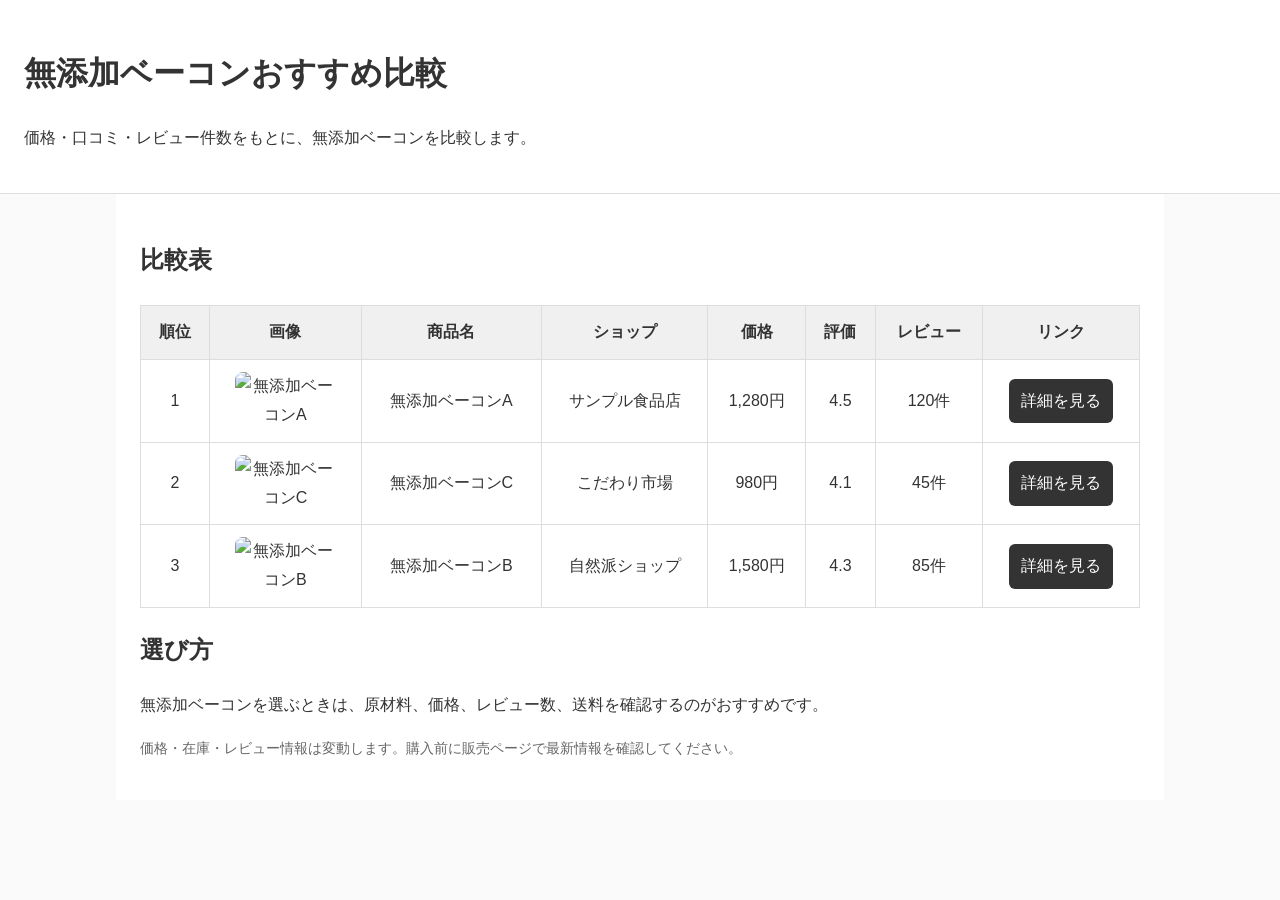
==== index.html @ 8efe8bc1 "Add files via upload" ====
<!DOCTYPE html>
<html lang="ja">
<head>
    <meta charset="UTF-8">
    <title>無添加ベーコンおすすめ比較</title>
    <meta name="description" content="無添加ベーコンを価格・口コミ・レビュー件数で比較します。">
    <meta name="viewport" content="width=device-width, initial-scale=1.0">
    <style>
        body {
            font-family: sans-serif;
            line-height: 1.8;
            margin: 0;
            background: #fafafa;
            color: #333;
        }
        header {
            background: #fff;
            padding: 24px;
            border-bottom: 1px solid #ddd;
        }
        main {
            max-width: 1000px;
            margin: auto;
            padding: 24px;
            background: #fff;
        }
        table {
            width: 100%;
            border-collapse: collapse;
            margin-top: 24px;
        }
        th, td {
            border: 1px solid #ddd;
            padding: 12px;
            text-align: center;
        }
        th {
            background: #f0f0f0;
        }
        img {
            max-width: 100px;
            border-radius: 8px;
        }
        .button {
            display: inline-block;
            padding: 8px 12px;
            background: #333;
            color: #fff;
            text-decoration: none;
            border-radius: 6px;
        }
        .note {
            font-size: 0.9em;
            color: #666;
        }
    </style>
</head>
<body>
<header>
    <h1>無添加ベーコンおすすめ比較</h1>
    <p>価格・口コミ・レビュー件数をもとに、無添加ベーコンを比較します。</p>
</header>

<main>
    <h2>比較表</h2>

    <table>
        <thead>
            <tr>
                <th>順位</th>
                <th>画像</th>
                <th>商品名</th>
                <th>ショップ</th>
                <th>価格</th>
                <th>評価</th>
                <th>レビュー</th>
                <th>リンク</th>
            </tr>
        </thead>
        <tbody>
            
        <tr>
            <td>1</td>
            <td><img src="https://placehold.co/300x200" alt="無添加ベーコンA"></td>
            <td>無添加ベーコンA</td>
            <td>サンプル食品店</td>
            <td>1,280円</td>
            <td>4.5</td>
            <td>120件</td>
            <td><a class="button" href="https://example.com" target="_blank" rel="nofollow sponsored noopener">詳細を見る</a></td>
        </tr>
        
        <tr>
            <td>2</td>
            <td><img src="https://placehold.co/300x200" alt="無添加ベーコンC"></td>
            <td>無添加ベーコンC</td>
            <td>こだわり市場</td>
            <td>980円</td>
            <td>4.1</td>
            <td>45件</td>
            <td><a class="button" href="https://example.com" target="_blank" rel="nofollow sponsored noopener">詳細を見る</a></td>
        </tr>
        
        <tr>
            <td>3</td>
            <td><img src="https://placehold.co/300x200" alt="無添加ベーコンB"></td>
            <td>無添加ベーコンB</td>
            <td>自然派ショップ</td>
            <td>1,580円</td>
            <td>4.3</td>
            <td>85件</td>
            <td><a class="button" href="https://example.com" target="_blank" rel="nofollow sponsored noopener">詳細を見る</a></td>
        </tr>
        
        </tbody>
    </table>

    <h2>選び方</h2>
    <p>無添加ベーコンを選ぶときは、原材料、価格、レビュー数、送料を確認するのがおすすめです。</p>

    <p class="note">価格・在庫・レビュー情報は変動します。購入前に販売ページで最新情報を確認してください。</p>
</main>
</body>
</html>
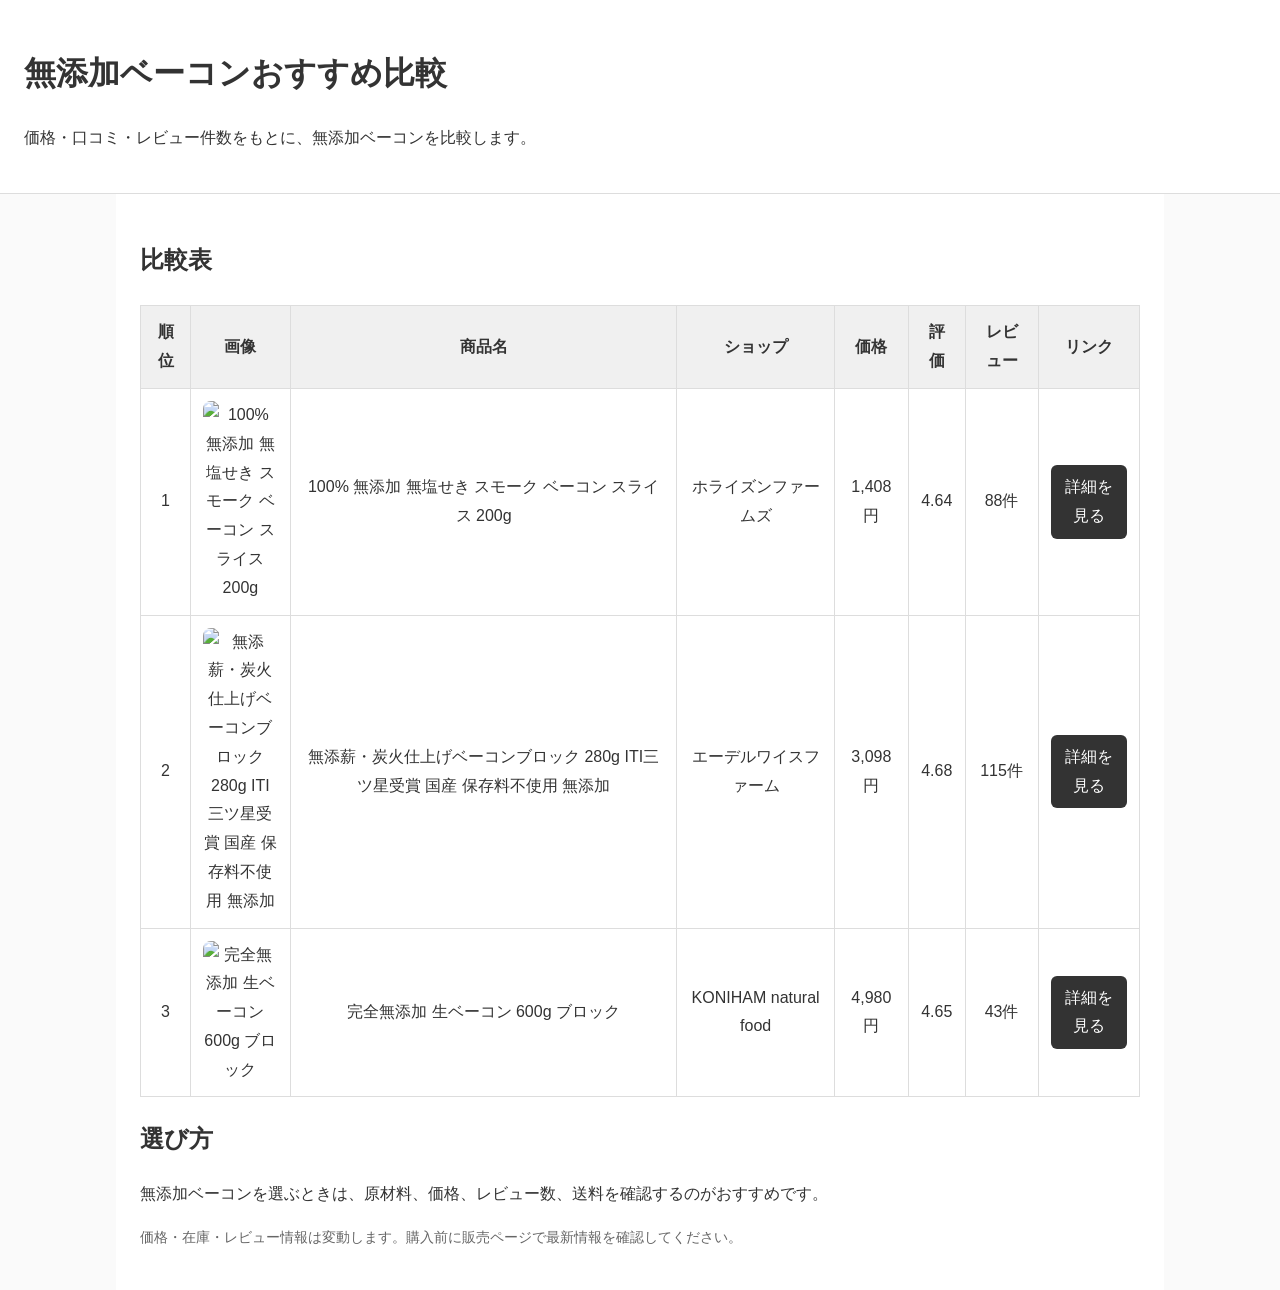
==== commit 6bb9b79c: "Add files via upload" ====
--- a/index.html
+++ b/index.html
@@ -81,35 +81,35 @@
             
         <tr>
             <td>1</td>
-            <td><img src="https://placehold.co/300x200" alt="無添加ベーコンA"></td>
-            <td>無添加ベーコンA</td>
-            <td>サンプル食品店</td>
-            <td>1,280円</td>
-            <td>4.5</td>
-            <td>120件</td>
-            <td><a class="button" href="https://example.com" target="_blank" rel="nofollow sponsored noopener">詳細を見る</a></td>
+            <td><img src="https://image.rakuten.co.jp/horizonfarms/cabinet/productimages/06931920/pk366nhfc700.jpg" alt="100% 無添加 無塩せき スモーク ベーコン スライス 200g "></td>
+            <td>100% 無添加 無塩せき スモーク ベーコン スライス 200g </td>
+            <td>ホライズンファームズ</td>
+            <td>1,408円</td>
+            <td>4.64</td>
+            <td>88件</td>
+            <td><a class="button" href="https://item.rakuten.co.jp/horizonfarms/pk366/" target="_blank" rel="nofollow sponsored noopener">詳細を見る</a></td>
         </tr>
         
         <tr>
             <td>2</td>
-            <td><img src="https://placehold.co/300x200" alt="無添加ベーコンC"></td>
-            <td>無添加ベーコンC</td>
-            <td>こだわり市場</td>
-            <td>980円</td>
-            <td>4.1</td>
-            <td>45件</td>
-            <td><a class="button" href="https://example.com" target="_blank" rel="nofollow sponsored noopener">詳細を見る</a></td>
+            <td><img src="https://image.rakuten.co.jp/bacon/cabinet/bacon03_pg01.jpg" alt="無添薪・炭火仕上げベーコンブロック 280g ITI三ツ星受賞 国産 保存料不使用 無添加"></td>
+            <td>無添薪・炭火仕上げベーコンブロック 280g ITI三ツ星受賞 国産 保存料不使用 無添加</td>
+            <td>エーデルワイスファーム</td>
+            <td>3,098円</td>
+            <td>4.68</td>
+            <td>115件</td>
+            <td><a class="button" href="https://item.rakuten.co.jp/bacon/bconb/" target="_blank" rel="nofollow sponsored noopener">詳細を見る</a></td>
         </tr>
         
         <tr>
             <td>3</td>
-            <td><img src="https://placehold.co/300x200" alt="無添加ベーコンB"></td>
-            <td>無添加ベーコンB</td>
-            <td>自然派ショップ</td>
-            <td>1,580円</td>
-            <td>4.3</td>
-            <td>85件</td>
-            <td><a class="button" href="https://example.com" target="_blank" rel="nofollow sponsored noopener">詳細を見る</a></td>
+            <td><img src="https://tshop.r10s.jp/koniham/cabinet/09677018/imgrc0092049821.jpg?_ex=700x700&s=0&r=1" alt="完全無添加 生ベーコン 600g ブロック"></td>
+            <td>完全無添加 生ベーコン 600g ブロック</td>
+            <td>KONIHAM natural food</td>
+            <td>4,980円</td>
+            <td>4.65</td>
+            <td>43件</td>
+            <td><a class="button" href="https://item.rakuten.co.jp/koniham/100000123/" target="_blank" rel="nofollow sponsored noopener">詳細を見る</a></td>
         </tr>
         
         </tbody>
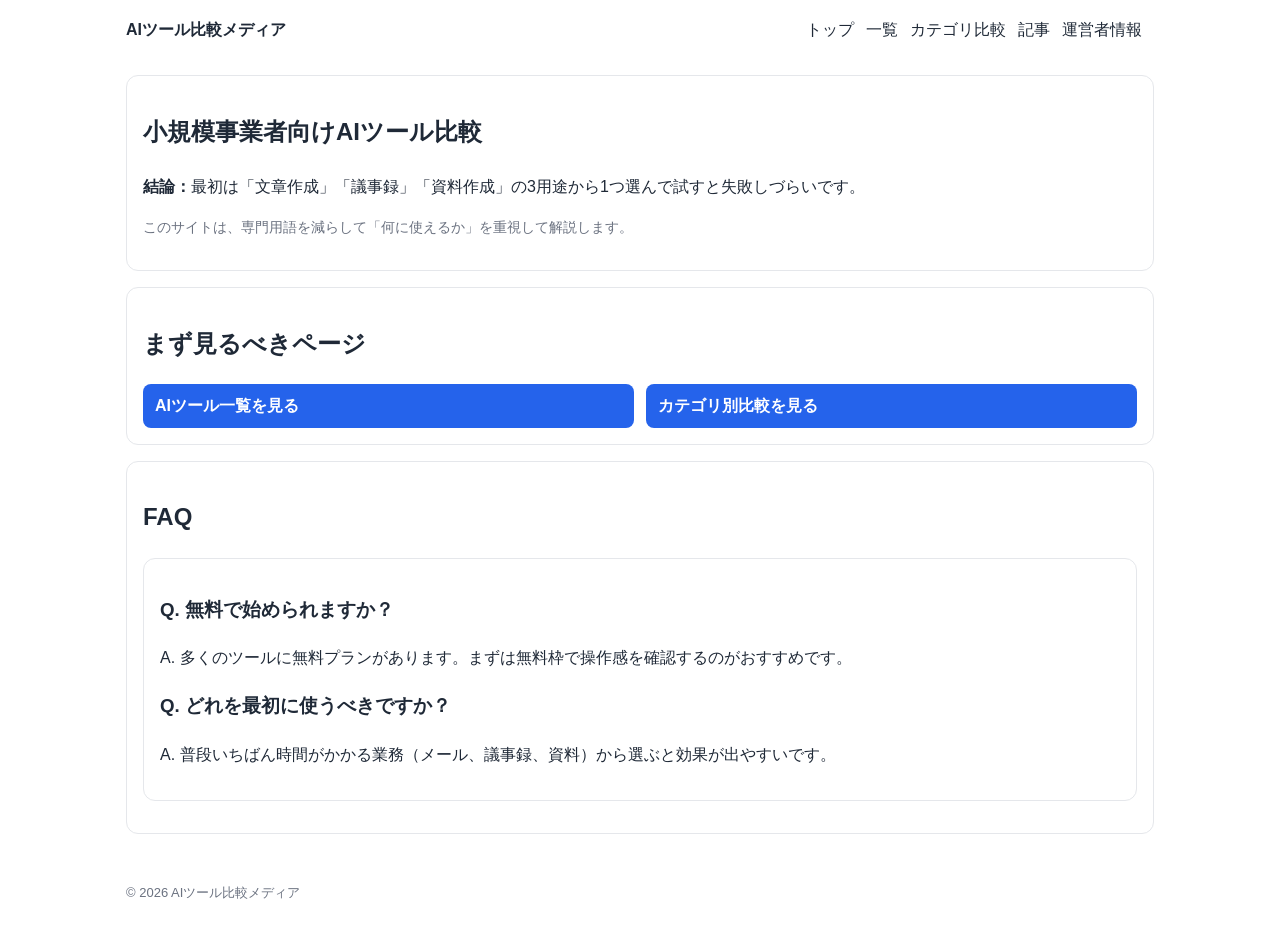
==== commit 0f84643c: "Create GitHub Pages MVP for AI tool comparison media" ====
--- a/index.html
+++ b/index.html
@@ -1,124 +1 @@
-<!DOCTYPE html>
-<html lang="ja">
-<head>
-    <meta charset="UTF-8">
-    <title>無添加ベーコンおすすめ比較</title>
-    <meta name="description" content="無添加ベーコンを価格・口コミ・レビュー件数で比較します。">
-    <meta name="viewport" content="width=device-width, initial-scale=1.0">
-    <style>
-        body {
-            font-family: sans-serif;
-            line-height: 1.8;
-            margin: 0;
-            background: #fafafa;
-            color: #333;
-        }
-        header {
-            background: #fff;
-            padding: 24px;
-            border-bottom: 1px solid #ddd;
-        }
-        main {
-            max-width: 1000px;
-            margin: auto;
-            padding: 24px;
-            background: #fff;
-        }
-        table {
-            width: 100%;
-            border-collapse: collapse;
-            margin-top: 24px;
-        }
-        th, td {
-            border: 1px solid #ddd;
-            padding: 12px;
-            text-align: center;
-        }
-        th {
-            background: #f0f0f0;
-        }
-        img {
-            max-width: 100px;
-            border-radius: 8px;
-        }
-        .button {
-            display: inline-block;
-            padding: 8px 12px;
-            background: #333;
-            color: #fff;
-            text-decoration: none;
-            border-radius: 6px;
-        }
-        .note {
-            font-size: 0.9em;
-            color: #666;
-        }
-    </style>
-</head>
-<body>
-<header>
-    <h1>無添加ベーコンおすすめ比較</h1>
-    <p>価格・口コミ・レビュー件数をもとに、無添加ベーコンを比較します。</p>
-</header>
-
-<main>
-    <h2>比較表</h2>
-
-    <table>
-        <thead>
-            <tr>
-                <th>順位</th>
-                <th>画像</th>
-                <th>商品名</th>
-                <th>ショップ</th>
-                <th>価格</th>
-                <th>評価</th>
-                <th>レビュー</th>
-                <th>リンク</th>
-            </tr>
-        </thead>
-        <tbody>
-            
-        <tr>
-            <td>1</td>
-            <td><img src="https://image.rakuten.co.jp/horizonfarms/cabinet/productimages/06931920/pk366nhfc700.jpg" alt="100% 無添加 無塩せき スモーク ベーコン スライス 200g "></td>
-            <td>100% 無添加 無塩せき スモーク ベーコン スライス 200g </td>
-            <td>ホライズンファームズ</td>
-            <td>1,408円</td>
-            <td>4.64</td>
-            <td>88件</td>
-            <td><a class="button" href="https://item.rakuten.co.jp/horizonfarms/pk366/" target="_blank" rel="nofollow sponsored noopener">詳細を見る</a></td>
-        </tr>
-        
-        <tr>
-            <td>2</td>
-            <td><img src="https://image.rakuten.co.jp/bacon/cabinet/bacon03_pg01.jpg" alt="無添薪・炭火仕上げベーコンブロック 280g ITI三ツ星受賞 国産 保存料不使用 無添加"></td>
-            <td>無添薪・炭火仕上げベーコンブロック 280g ITI三ツ星受賞 国産 保存料不使用 無添加</td>
-            <td>エーデルワイスファーム</td>
-            <td>3,098円</td>
-            <td>4.68</td>
-            <td>115件</td>
-            <td><a class="button" href="https://item.rakuten.co.jp/bacon/bconb/" target="_blank" rel="nofollow sponsored noopener">詳細を見る</a></td>
-        </tr>
-        
-        <tr>
-            <td>3</td>
-            <td><img src="https://tshop.r10s.jp/koniham/cabinet/09677018/imgrc0092049821.jpg?_ex=700x700&s=0&r=1" alt="完全無添加 生ベーコン 600g ブロック"></td>
-            <td>完全無添加 生ベーコン 600g ブロック</td>
-            <td>KONIHAM natural food</td>
-            <td>4,980円</td>
-            <td>4.65</td>
-            <td>43件</td>
-            <td><a class="button" href="https://item.rakuten.co.jp/koniham/100000123/" target="_blank" rel="nofollow sponsored noopener">詳細を見る</a></td>
-        </tr>
-        
-        </tbody>
-    </table>
-
-    <h2>選び方</h2>
-    <p>無添加ベーコンを選ぶときは、原材料、価格、レビュー数、送料を確認するのがおすすめです。</p>
-
-    <p class="note">価格・在庫・レビュー情報は変動します。購入前に販売ページで最新情報を確認してください。</p>
-</main>
-</body>
-</html>
+<!DOCTYPE html><html lang="ja"><head><meta charset="UTF-8"><meta name="viewport" content="width=device-width, initial-scale=1.0"><title>AIツール比較メディア | 小規模事業者向け</title><meta name="description" content="仕事をラクにするAIツールを、初心者向けに比較して紹介。結論・比較表・FAQですぐ判断できます。"><link rel="stylesheet" href="css/style.css"><script type="application/ld+json">{"@context":"https://schema.org","@type":"WebSite","name":"AIツール比較メディア","url":"https://example.github.io/"}</script></head><body><header><strong>AIツール比較メディア</strong><nav><a href="index.html">トップ</a><a href="tools.html">一覧</a><a href="categories.html">カテゴリ比較</a><a href="article.html">記事</a><a href="about.html">運営者情報</a></nav></header><main><section class="hero"><h1>小規模事業者向けAIツール比較</h1><p><strong>結論：</strong>最初は「文章作成」「議事録」「資料作成」の3用途から1つ選んで試すと失敗しづらいです。</p><p class="muted">このサイトは、専門用語を減らして「何に使えるか」を重視して解説します。</p></section><section class="card"><h2>まず見るべきページ</h2><div class="grid"><a class="button" href="tools.html">AIツール一覧を見る</a><a class="button" href="categories.html">カテゴリ別比較を見る</a></div></section><section class="card"><h2>FAQ</h2><div class="faq"><h3>Q. 無料で始められますか？</h3><p>A. 多くのツールに無料プランがあります。まずは無料枠で操作感を確認するのがおすすめです。</p><h3>Q. どれを最初に使うべきですか？</h3><p>A. 普段いちばん時間がかかる業務（メール、議事録、資料）から選ぶと効果が出やすいです。</p></div></section></main><footer>© 2026 AIツール比較メディア</footer></body></html>
--- a/css/style.css
+++ b/css/style.css
@@ -0,0 +1,11 @@
+:root{--text:#1f2937;--muted:#6b7280;--line:#e5e7eb;--bg:#ffffff;--sub:#f8fafc;--primary:#2563eb}
+*{box-sizing:border-box}body{font-family:-apple-system,BlinkMacSystemFont,"Segoe UI",sans-serif;margin:0;color:var(--text);background:var(--bg);line-height:1.7}
+header,main,footer{max-width:1060px;margin:auto;padding:16px}header{display:flex;justify-content:space-between;align-items:center;gap:12px;flex-wrap:wrap}
+nav a{margin-right:12px;color:var(--text);text-decoration:none}nav a:hover{color:var(--primary)}
+.hero,.card,table,.faq,.notice{border:1px solid var(--line);border-radius:12px;background:#fff}.hero,.card,.faq,.notice{padding:16px;margin-bottom:16px}
+.grid{display:grid;grid-template-columns:repeat(auto-fit,minmax(240px,1fr));gap:12px}
+.table-wrap{overflow:auto}table{width:100%;border-collapse:collapse;font-size:14px}th,td{border:1px solid var(--line);padding:10px;text-align:left}th{background:var(--sub)}
+.button{display:inline-block;padding:8px 12px;background:var(--primary);color:#fff;border-radius:8px;text-decoration:none;font-weight:600}
+.muted{color:var(--muted);font-size:14px}
+footer{color:var(--muted);font-size:13px;padding-bottom:36px}
+@media (max-width:720px){h1{font-size:1.5rem}nav{font-size:14px}}
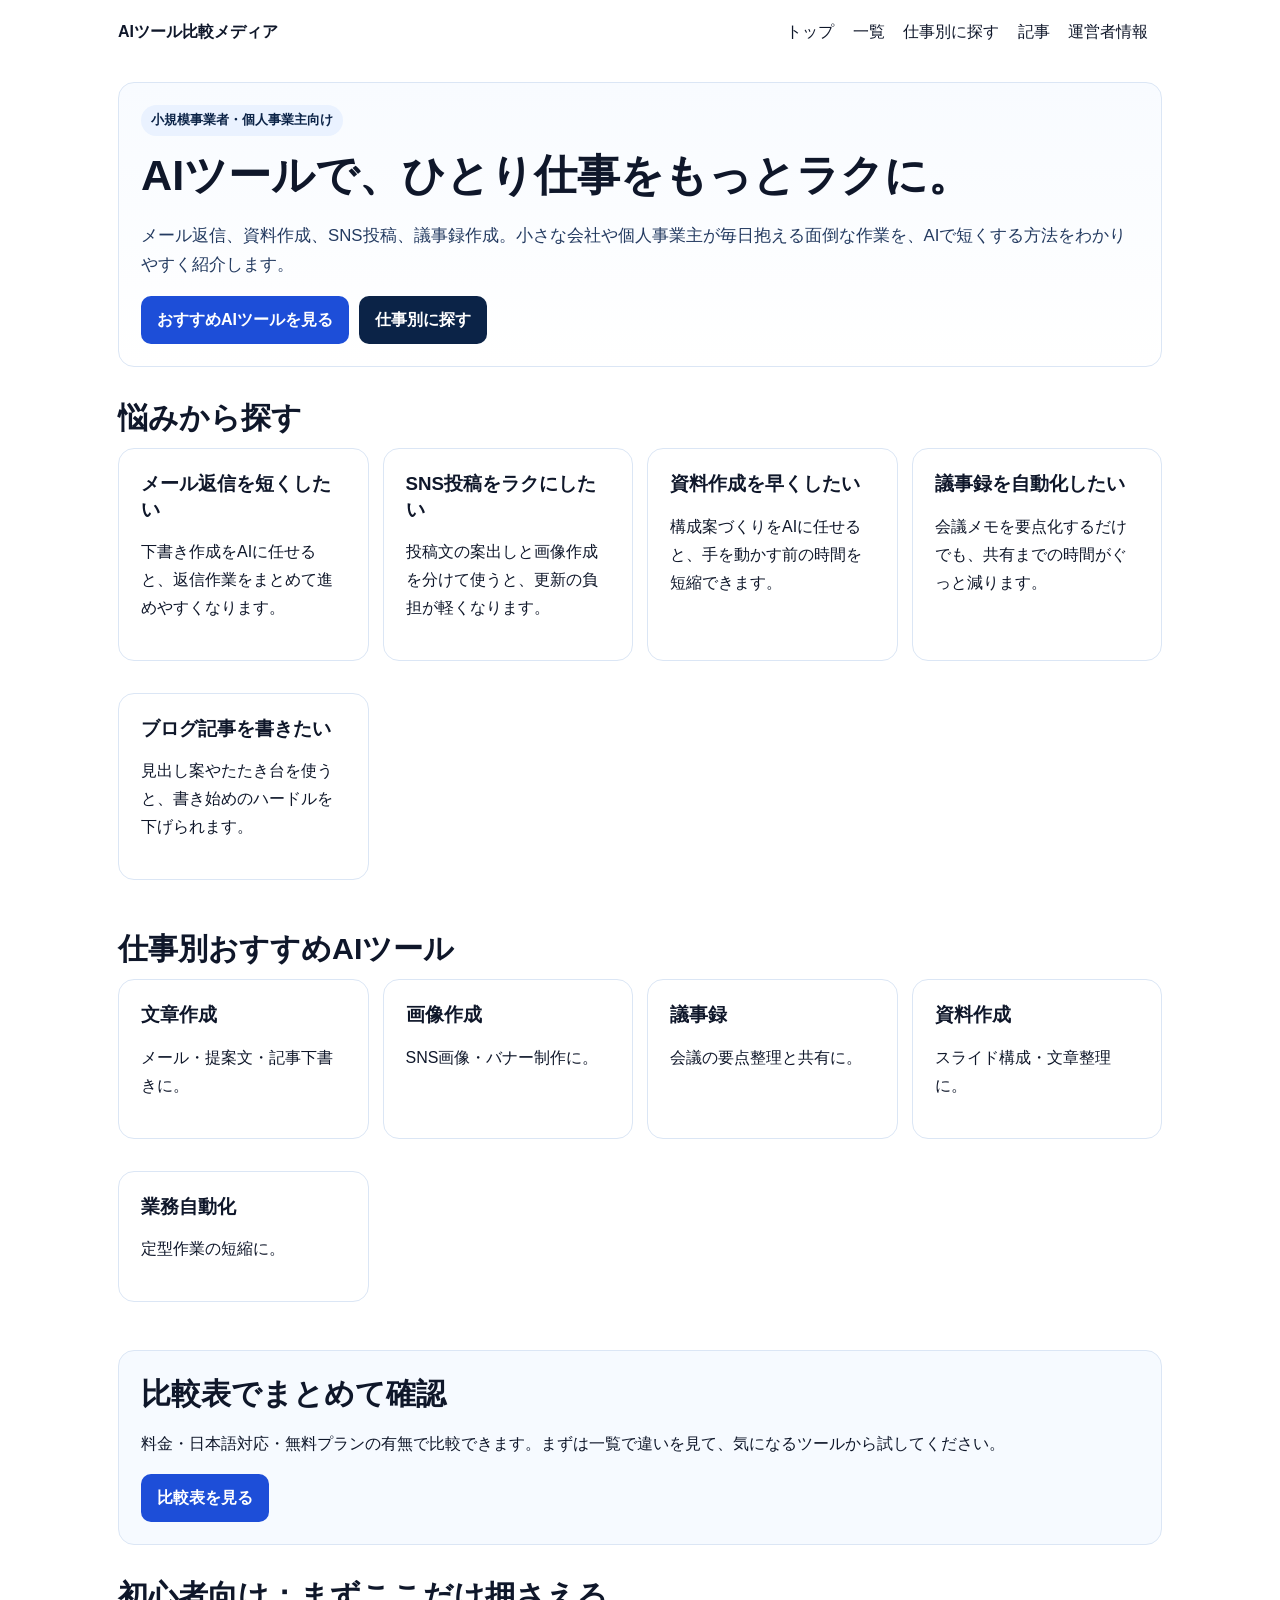
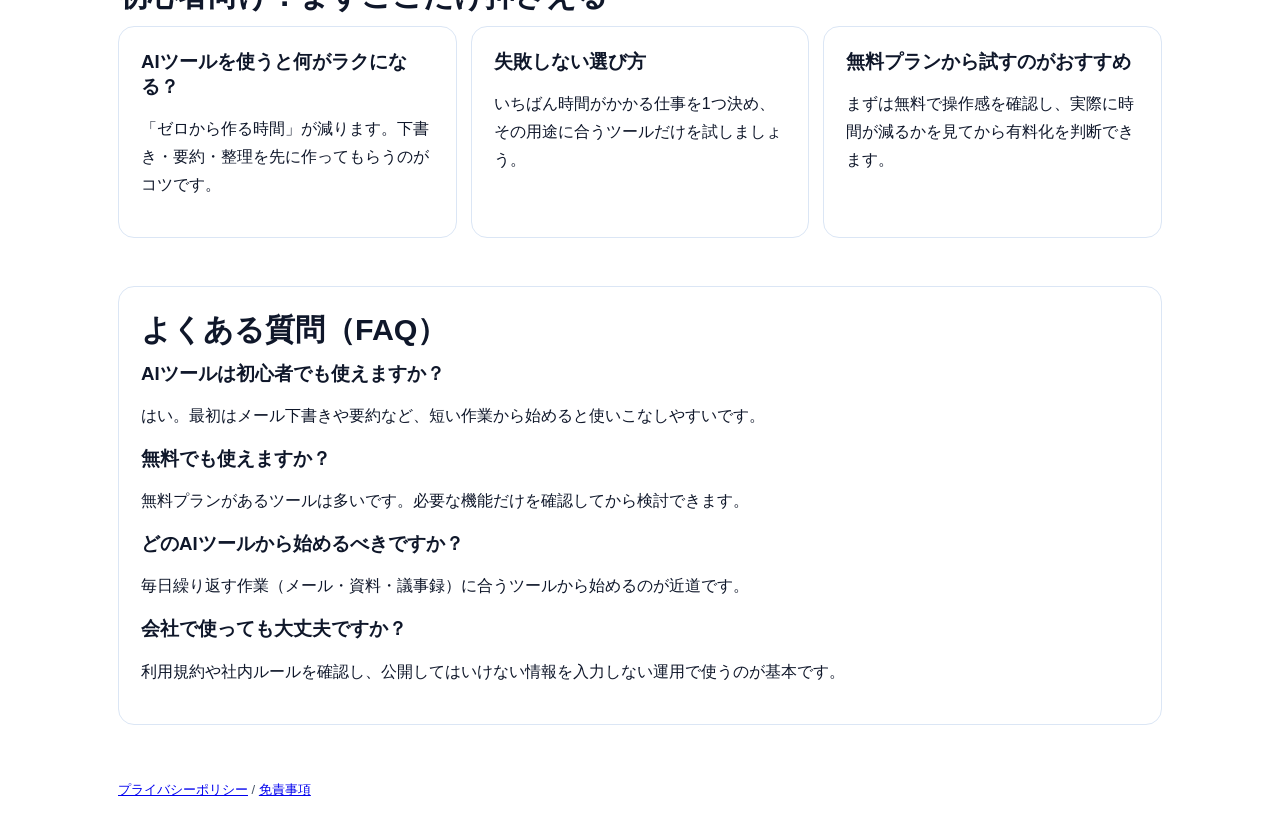
==== commit fdf8d23e: "Redesign top page for problem-solving UX and trustful layout" ====
--- a/index.html
+++ b/index.html
@@ -1 +1,104 @@
-<!DOCTYPE html><html lang="ja"><head><meta charset="UTF-8"><meta name="viewport" content="width=device-width, initial-scale=1.0"><title>AIツール比較メディア | 小規模事業者向け</title><meta name="description" content="仕事をラクにするAIツールを、初心者向けに比較して紹介。結論・比較表・FAQですぐ判断できます。"><link rel="stylesheet" href="css/style.css"><script type="application/ld+json">{"@context":"https://schema.org","@type":"WebSite","name":"AIツール比較メディア","url":"https://example.github.io/"}</script></head><body><header><strong>AIツール比較メディア</strong><nav><a href="index.html">トップ</a><a href="tools.html">一覧</a><a href="categories.html">カテゴリ比較</a><a href="article.html">記事</a><a href="about.html">運営者情報</a></nav></header><main><section class="hero"><h1>小規模事業者向けAIツール比較</h1><p><strong>結論：</strong>最初は「文章作成」「議事録」「資料作成」の3用途から1つ選んで試すと失敗しづらいです。</p><p class="muted">このサイトは、専門用語を減らして「何に使えるか」を重視して解説します。</p></section><section class="card"><h2>まず見るべきページ</h2><div class="grid"><a class="button" href="tools.html">AIツール一覧を見る</a><a class="button" href="categories.html">カテゴリ別比較を見る</a></div></section><section class="card"><h2>FAQ</h2><div class="faq"><h3>Q. 無料で始められますか？</h3><p>A. 多くのツールに無料プランがあります。まずは無料枠で操作感を確認するのがおすすめです。</p><h3>Q. どれを最初に使うべきですか？</h3><p>A. 普段いちばん時間がかかる業務（メール、議事録、資料）から選ぶと効果が出やすいです。</p></div></section></main><footer>© 2026 AIツール比較メディア</footer></body></html>
+<!DOCTYPE html>
+<html lang="ja">
+<head>
+  <meta charset="UTF-8">
+  <meta name="viewport" content="width=device-width, initial-scale=1.0">
+  <title>AIツールで、ひとり仕事をもっとラクに。 | AIツール比較メディア</title>
+  <meta name="description" content="メール返信、資料作成、SNS投稿、議事録作成。小さな会社や個人事業主が毎日抱える面倒な作業を、AIで短くする方法をわかりやすく紹介します。">
+  <link rel="stylesheet" href="css/style.css">
+  <script type="application/ld+json">
+  {
+    "@context": "https://schema.org",
+    "@type": "WebPage",
+    "name": "AIツールで、ひとり仕事をもっとラクに。",
+    "description": "小規模事業者・個人事業主向けのAI活用ガイド"
+  }
+  </script>
+</head>
+<body>
+  <header>
+    <strong>AIツール比較メディア</strong>
+    <nav>
+      <a href="index.html">トップ</a>
+      <a href="tools.html">一覧</a>
+      <a href="categories.html">仕事別に探す</a>
+      <a href="article.html">記事</a>
+      <a href="about.html">運営者情報</a>
+    </nav>
+  </header>
+
+  <main>
+    <section class="hero hero-large">
+      <p class="kicker">小規模事業者・個人事業主向け</p>
+      <h1>AIツールで、ひとり仕事をもっとラクに。</h1>
+      <p class="lead">メール返信、資料作成、SNS投稿、議事録作成。小さな会社や個人事業主が毎日抱える面倒な作業を、AIで短くする方法をわかりやすく紹介します。</p>
+      <div class="button-row">
+        <a class="button" href="tools.html">おすすめAIツールを見る</a>
+        <a class="button button-sub" href="categories.html">仕事別に探す</a>
+      </div>
+    </section>
+
+    <section class="section-block">
+      <h2>悩みから探す</h2>
+      <div class="grid">
+        <article class="card"><h3>メール返信を短くしたい</h3><p>下書き作成をAIに任せると、返信作業をまとめて進めやすくなります。</p></article>
+        <article class="card"><h3>SNS投稿をラクにしたい</h3><p>投稿文の案出しと画像作成を分けて使うと、更新の負担が軽くなります。</p></article>
+        <article class="card"><h3>資料作成を早くしたい</h3><p>構成案づくりをAIに任せると、手を動かす前の時間を短縮できます。</p></article>
+        <article class="card"><h3>議事録を自動化したい</h3><p>会議メモを要点化するだけでも、共有までの時間がぐっと減ります。</p></article>
+        <article class="card"><h3>ブログ記事を書きたい</h3><p>見出し案やたたき台を使うと、書き始めのハードルを下げられます。</p></article>
+      </div>
+    </section>
+
+    <section class="section-block">
+      <h2>仕事別おすすめAIツール</h2>
+      <div class="grid">
+        <article class="card"><h3>文章作成</h3><p>メール・提案文・記事下書きに。</p></article>
+        <article class="card"><h3>画像作成</h3><p>SNS画像・バナー制作に。</p></article>
+        <article class="card"><h3>議事録</h3><p>会議の要点整理と共有に。</p></article>
+        <article class="card"><h3>資料作成</h3><p>スライド構成・文章整理に。</p></article>
+        <article class="card"><h3>業務自動化</h3><p>定型作業の短縮に。</p></article>
+      </div>
+    </section>
+
+    <section class="notice notice-highlight">
+      <h2>比較表でまとめて確認</h2>
+      <p>料金・日本語対応・無料プランの有無で比較できます。まずは一覧で違いを見て、気になるツールから試してください。</p>
+      <a class="button" href="tools.html">比較表を見る</a>
+    </section>
+
+    <section class="section-block">
+      <h2>初心者向け：まずここだけ押さえる</h2>
+      <div class="grid grid-3">
+        <article class="card">
+          <h3>AIツールを使うと何がラクになる？</h3>
+          <p>「ゼロから作る時間」が減ります。下書き・要約・整理を先に作ってもらうのがコツです。</p>
+        </article>
+        <article class="card">
+          <h3>失敗しない選び方</h3>
+          <p>いちばん時間がかかる仕事を1つ決め、その用途に合うツールだけを試しましょう。</p>
+        </article>
+        <article class="card">
+          <h3>無料プランから試すのがおすすめ</h3>
+          <p>まずは無料で操作感を確認し、実際に時間が減るかを見てから有料化を判断できます。</p>
+        </article>
+      </div>
+    </section>
+
+    <section class="card faq">
+      <h2>よくある質問（FAQ）</h2>
+      <h3>AIツールは初心者でも使えますか？</h3>
+      <p>はい。最初はメール下書きや要約など、短い作業から始めると使いこなしやすいです。</p>
+      <h3>無料でも使えますか？</h3>
+      <p>無料プランがあるツールは多いです。必要な機能だけを確認してから検討できます。</p>
+      <h3>どのAIツールから始めるべきですか？</h3>
+      <p>毎日繰り返す作業（メール・資料・議事録）に合うツールから始めるのが近道です。</p>
+      <h3>会社で使っても大丈夫ですか？</h3>
+      <p>利用規約や社内ルールを確認し、公開してはいけない情報を入力しない運用で使うのが基本です。</p>
+    </section>
+  </main>
+
+  <footer>
+    <a href="privacy.html">プライバシーポリシー</a> / <a href="disclaimer.html">免責事項</a>
+  </footer>
+</body>
+</html>
--- a/css/style.css
+++ b/css/style.css
@@ -1,11 +1,28 @@
-:root{--text:#1f2937;--muted:#6b7280;--line:#e5e7eb;--bg:#ffffff;--sub:#f8fafc;--primary:#2563eb}
-*{box-sizing:border-box}body{font-family:-apple-system,BlinkMacSystemFont,"Segoe UI",sans-serif;margin:0;color:var(--text);background:var(--bg);line-height:1.7}
-header,main,footer{max-width:1060px;margin:auto;padding:16px}header{display:flex;justify-content:space-between;align-items:center;gap:12px;flex-wrap:wrap}
-nav a{margin-right:12px;color:var(--text);text-decoration:none}nav a:hover{color:var(--primary)}
-.hero,.card,table,.faq,.notice{border:1px solid var(--line);border-radius:12px;background:#fff}.hero,.card,.faq,.notice{padding:16px;margin-bottom:16px}
-.grid{display:grid;grid-template-columns:repeat(auto-fit,minmax(240px,1fr));gap:12px}
-.table-wrap{overflow:auto}table{width:100%;border-collapse:collapse;font-size:14px}th,td{border:1px solid var(--line);padding:10px;text-align:left}th{background:var(--sub)}
-.button{display:inline-block;padding:8px 12px;background:var(--primary);color:#fff;border-radius:8px;text-decoration:none;font-weight:600}
-.muted{color:var(--muted);font-size:14px}
-footer{color:var(--muted);font-size:13px;padding-bottom:36px}
-@media (max-width:720px){h1{font-size:1.5rem}nav{font-size:14px}}
+:root{--text:#0f172a;--muted:#475569;--line:#dbe6f5;--bg:#ffffff;--sub:#f8fbff;--primary:#1d4ed8;--navy:#0b2347}
+*{box-sizing:border-box}
+body{font-family:-apple-system,BlinkMacSystemFont,"Segoe UI",sans-serif;margin:0;color:var(--text);background:var(--bg);line-height:1.75}
+header,main,footer{max-width:1080px;margin:auto;padding:18px}
+header{display:flex;justify-content:space-between;align-items:center;gap:12px;flex-wrap:wrap}
+nav a{margin-right:14px;color:var(--text);text-decoration:none;font-weight:500}
+nav a:hover{color:var(--primary)}
+h1,h2,h3{line-height:1.35;margin:0 0 10px}
+h1{font-size:clamp(1.8rem,4vw,2.7rem)}
+h2{font-size:clamp(1.35rem,3vw,1.9rem)}
+.kicker{display:inline-block;padding:4px 10px;background:#eaf2ff;color:var(--navy);border-radius:999px;font-size:13px;font-weight:700;margin:0 0 10px}
+.lead{font-size:1.05rem;color:#243b61}
+.hero,.card,.faq,.notice{border:1px solid var(--line);border-radius:16px;background:#fff;padding:22px;margin-bottom:18px}
+.hero-large{background:linear-gradient(180deg,#f8fbff,#ffffff)}
+.section-block{margin:30px 0}
+.grid{display:grid;grid-template-columns:repeat(auto-fit,minmax(220px,1fr));gap:14px}
+.grid-3{grid-template-columns:repeat(auto-fit,minmax(250px,1fr))}
+.button-row{display:flex;gap:10px;flex-wrap:wrap;margin-top:14px}
+.button{display:inline-block;padding:10px 16px;background:var(--primary);color:#fff;border-radius:10px;text-decoration:none;font-weight:700}
+.button:hover{opacity:.92}
+.button-sub{background:var(--navy)}
+.notice-highlight{background:#f6faff}
+.table-wrap{overflow:auto}
+table{width:100%;border-collapse:collapse;font-size:14px;background:#fff}
+th,td{border:1px solid var(--line);padding:10px;text-align:left}
+th{background:var(--sub)}
+footer{color:var(--muted);font-size:13px;padding-bottom:34px}
+@media (max-width:720px){header,main,footer{padding:14px}nav{font-size:14px} .hero,.card,.faq,.notice{padding:16px}}
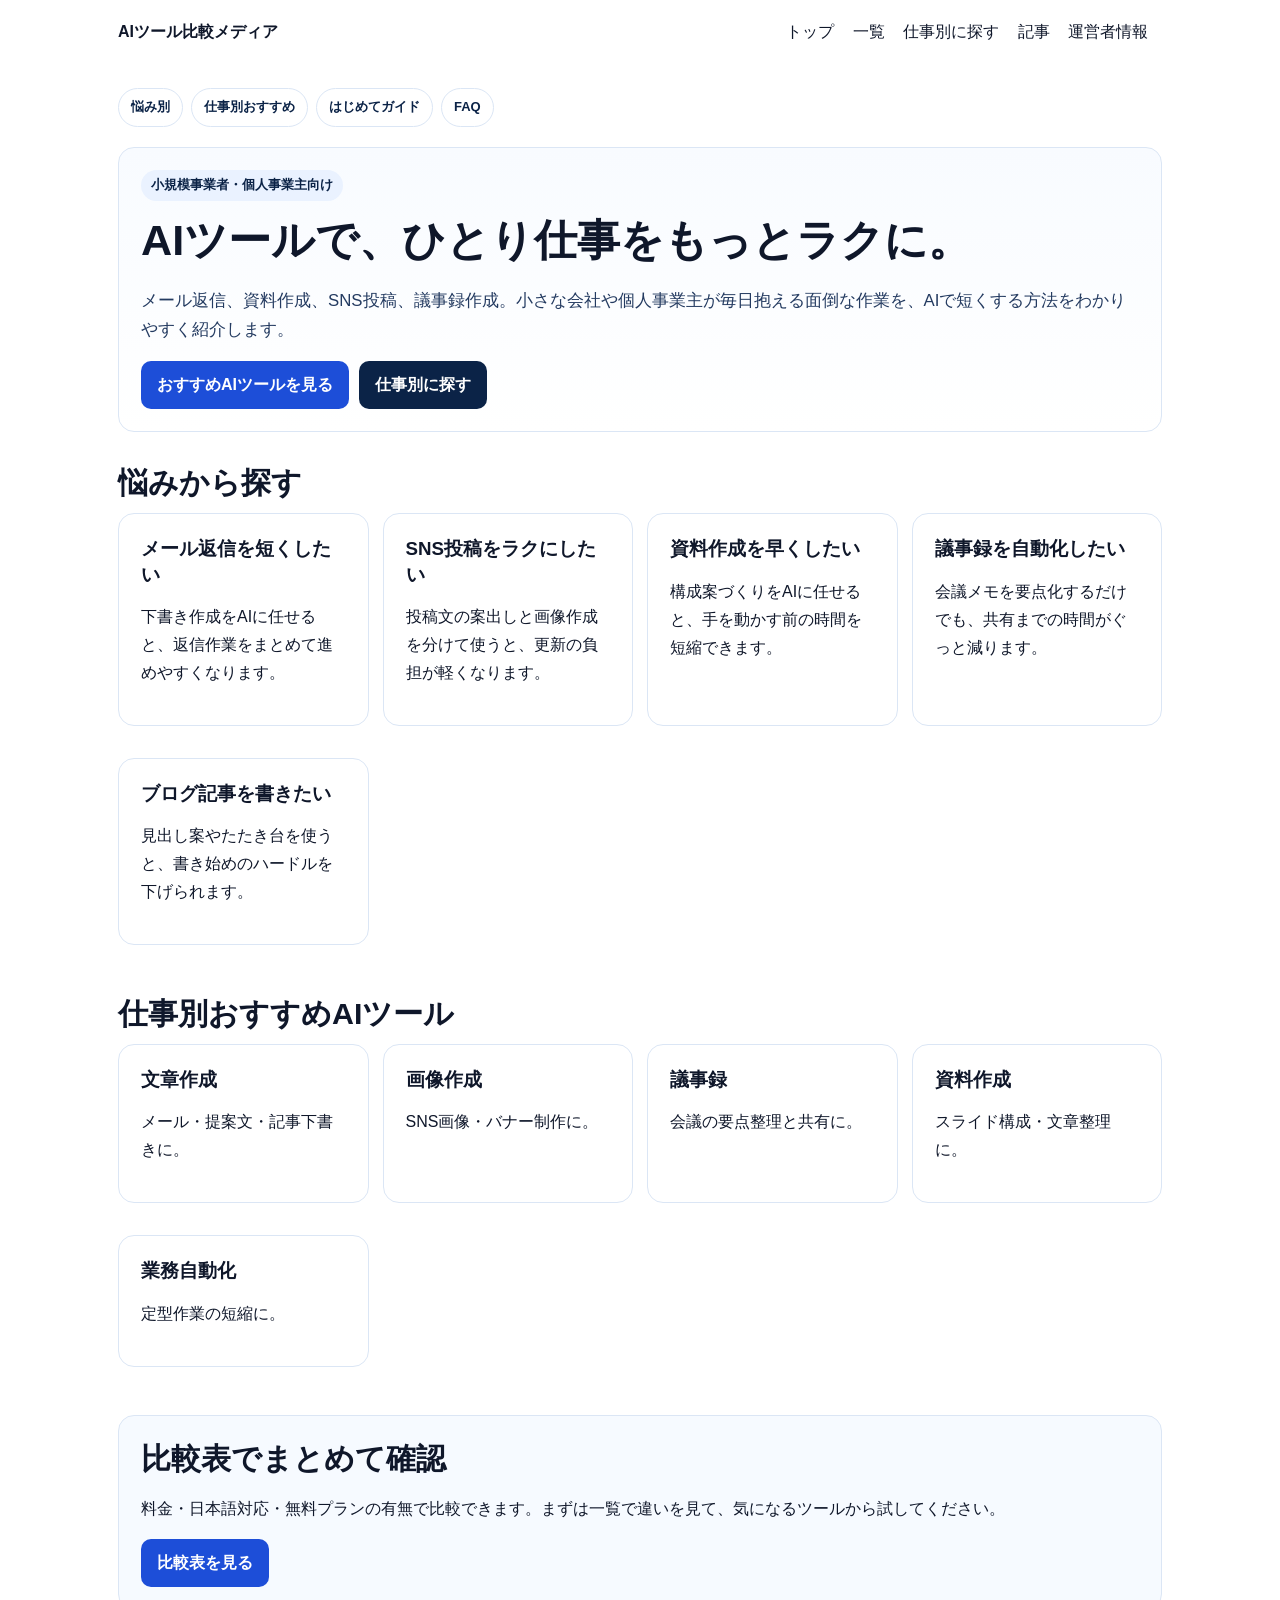
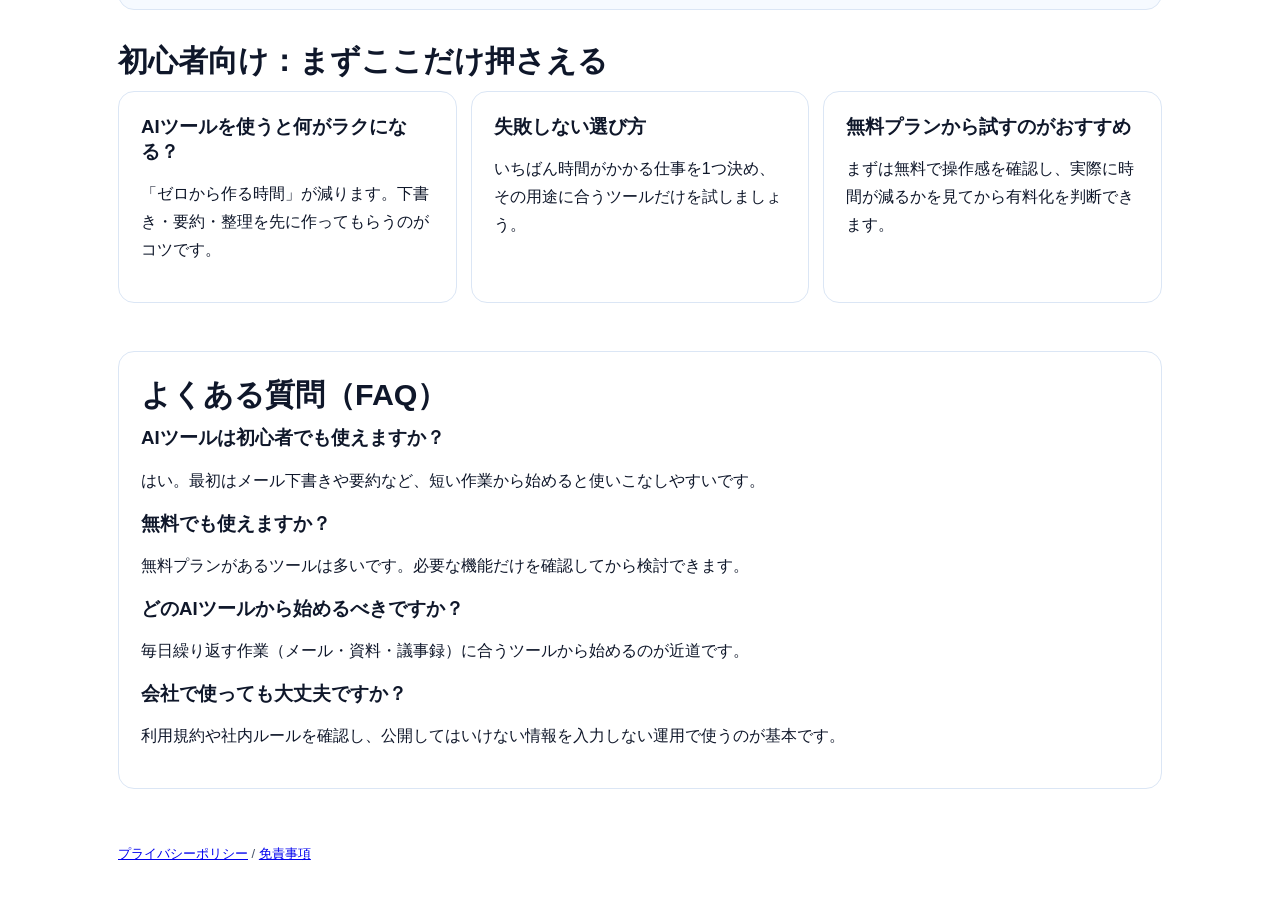
==== commit 5bb6eee8: "Rework homepage from main baseline with improved UX sections" ====
--- a/index.html
+++ b/index.html
@@ -28,6 +28,7 @@
   </header>
 
   <main>
+    <section class="mini-nav" aria-label="クイックナビ"><a href="#pain">悩み別</a><a href="#jobs">仕事別おすすめ</a><a href="#beginner">はじめてガイド</a><a href="#faq">FAQ</a></section>
     <section class="hero hero-large">
       <p class="kicker">小規模事業者・個人事業主向け</p>
       <h1>AIツールで、ひとり仕事をもっとラクに。</h1>
@@ -38,7 +39,7 @@
       </div>
     </section>
 
-    <section class="section-block">
+    <section id="pain" class="section-block">
       <h2>悩みから探す</h2>
       <div class="grid">
         <article class="card"><h3>メール返信を短くしたい</h3><p>下書き作成をAIに任せると、返信作業をまとめて進めやすくなります。</p></article>
@@ -49,7 +50,7 @@
       </div>
     </section>
 
-    <section class="section-block">
+    <section id="jobs" class="section-block">
       <h2>仕事別おすすめAIツール</h2>
       <div class="grid">
         <article class="card"><h3>文章作成</h3><p>メール・提案文・記事下書きに。</p></article>
@@ -66,7 +67,7 @@
       <a class="button" href="tools.html">比較表を見る</a>
     </section>
 
-    <section class="section-block">
+    <section id="beginner" class="section-block">
       <h2>初心者向け：まずここだけ押さえる</h2>
       <div class="grid grid-3">
         <article class="card">
@@ -84,7 +85,7 @@
       </div>
     </section>
 
-    <section class="card faq">
+    <section id="faq" class="card faq">
       <h2>よくある質問（FAQ）</h2>
       <h3>AIツールは初心者でも使えますか？</h3>
       <p>はい。最初はメール下書きや要約など、短い作業から始めると使いこなしやすいです。</p>
--- a/css/style.css
+++ b/css/style.css
@@ -26,3 +26,7 @@
 th{background:var(--sub)}
 footer{color:var(--muted);font-size:13px;padding-bottom:34px}
 @media (max-width:720px){header,main,footer{padding:14px}nav{font-size:14px} .hero,.card,.faq,.notice{padding:16px}}
+
+.mini-nav{display:flex;gap:8px;flex-wrap:wrap;margin:6px 0 20px}
+.mini-nav a{display:inline-block;padding:7px 12px;border:1px solid var(--line);border-radius:999px;background:#fff;color:var(--navy);text-decoration:none;font-size:13px;font-weight:600}
+.mini-nav a:hover{background:#eef5ff}
